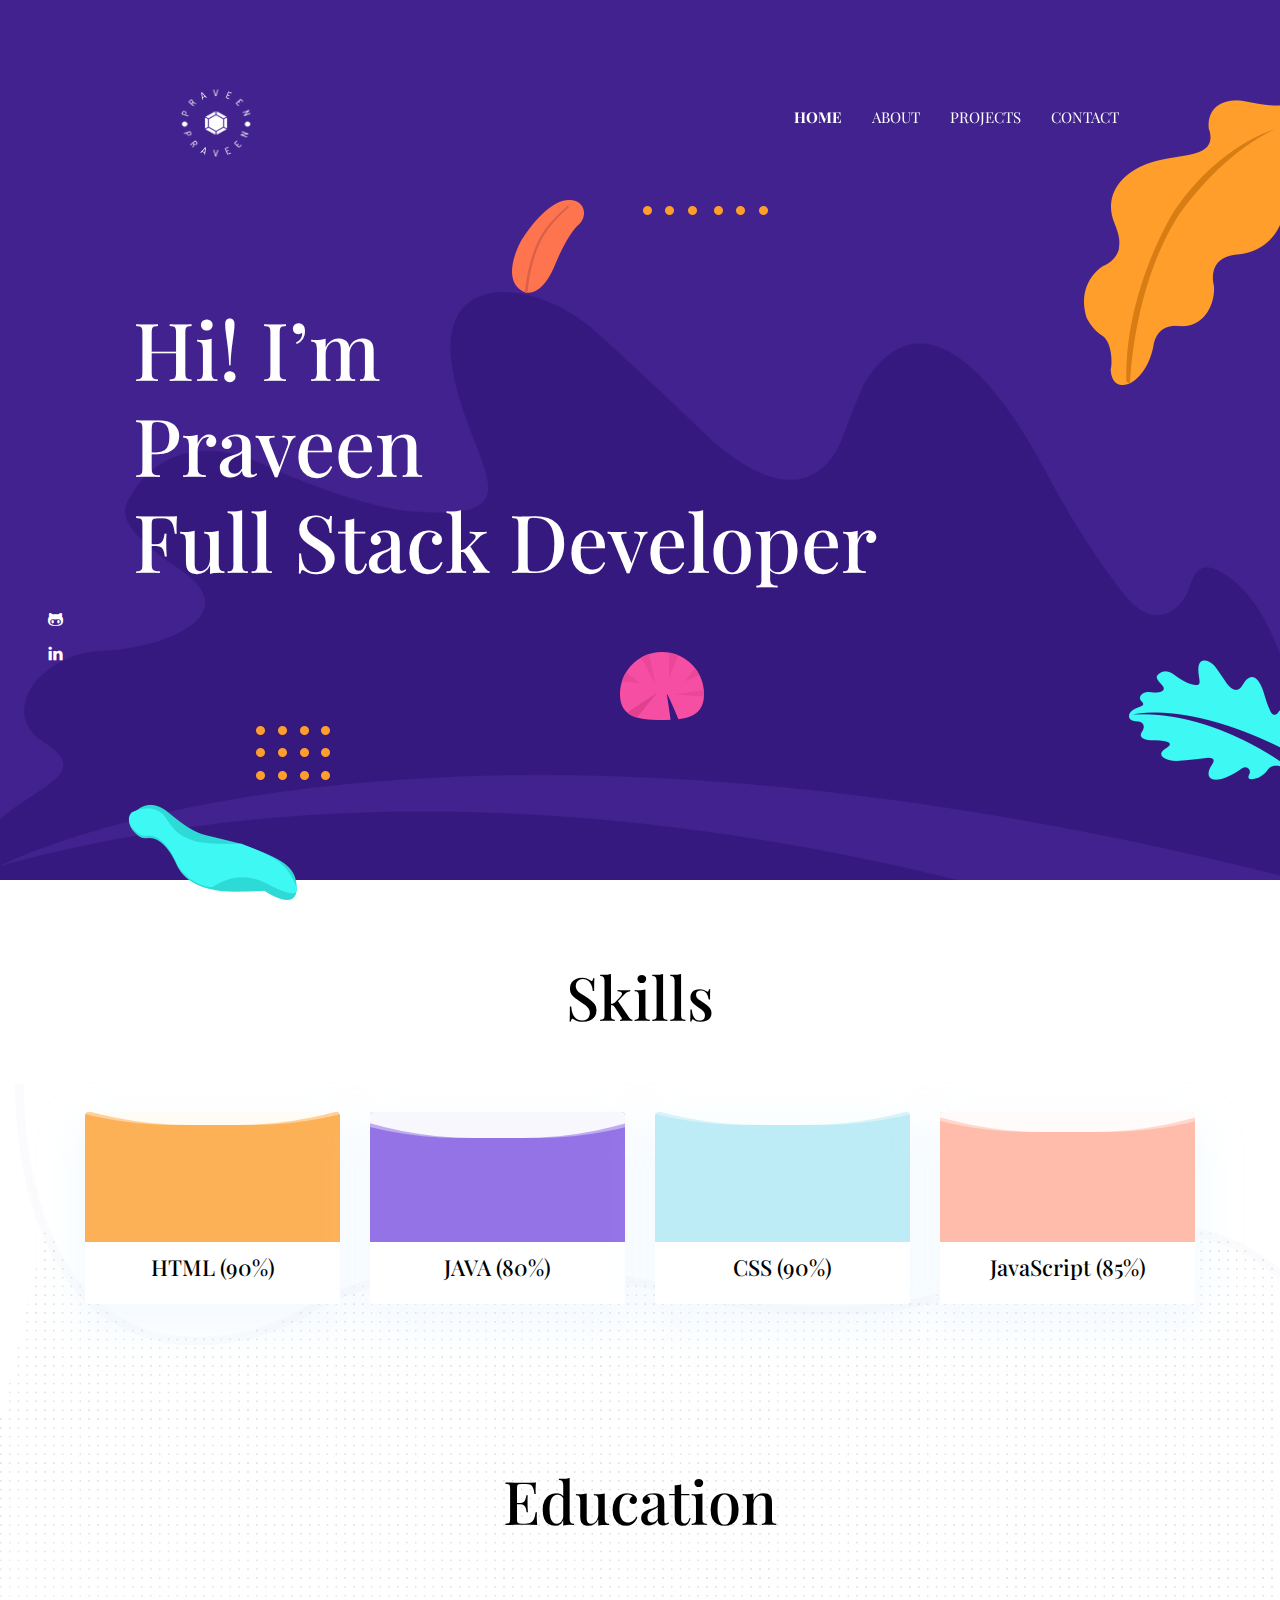
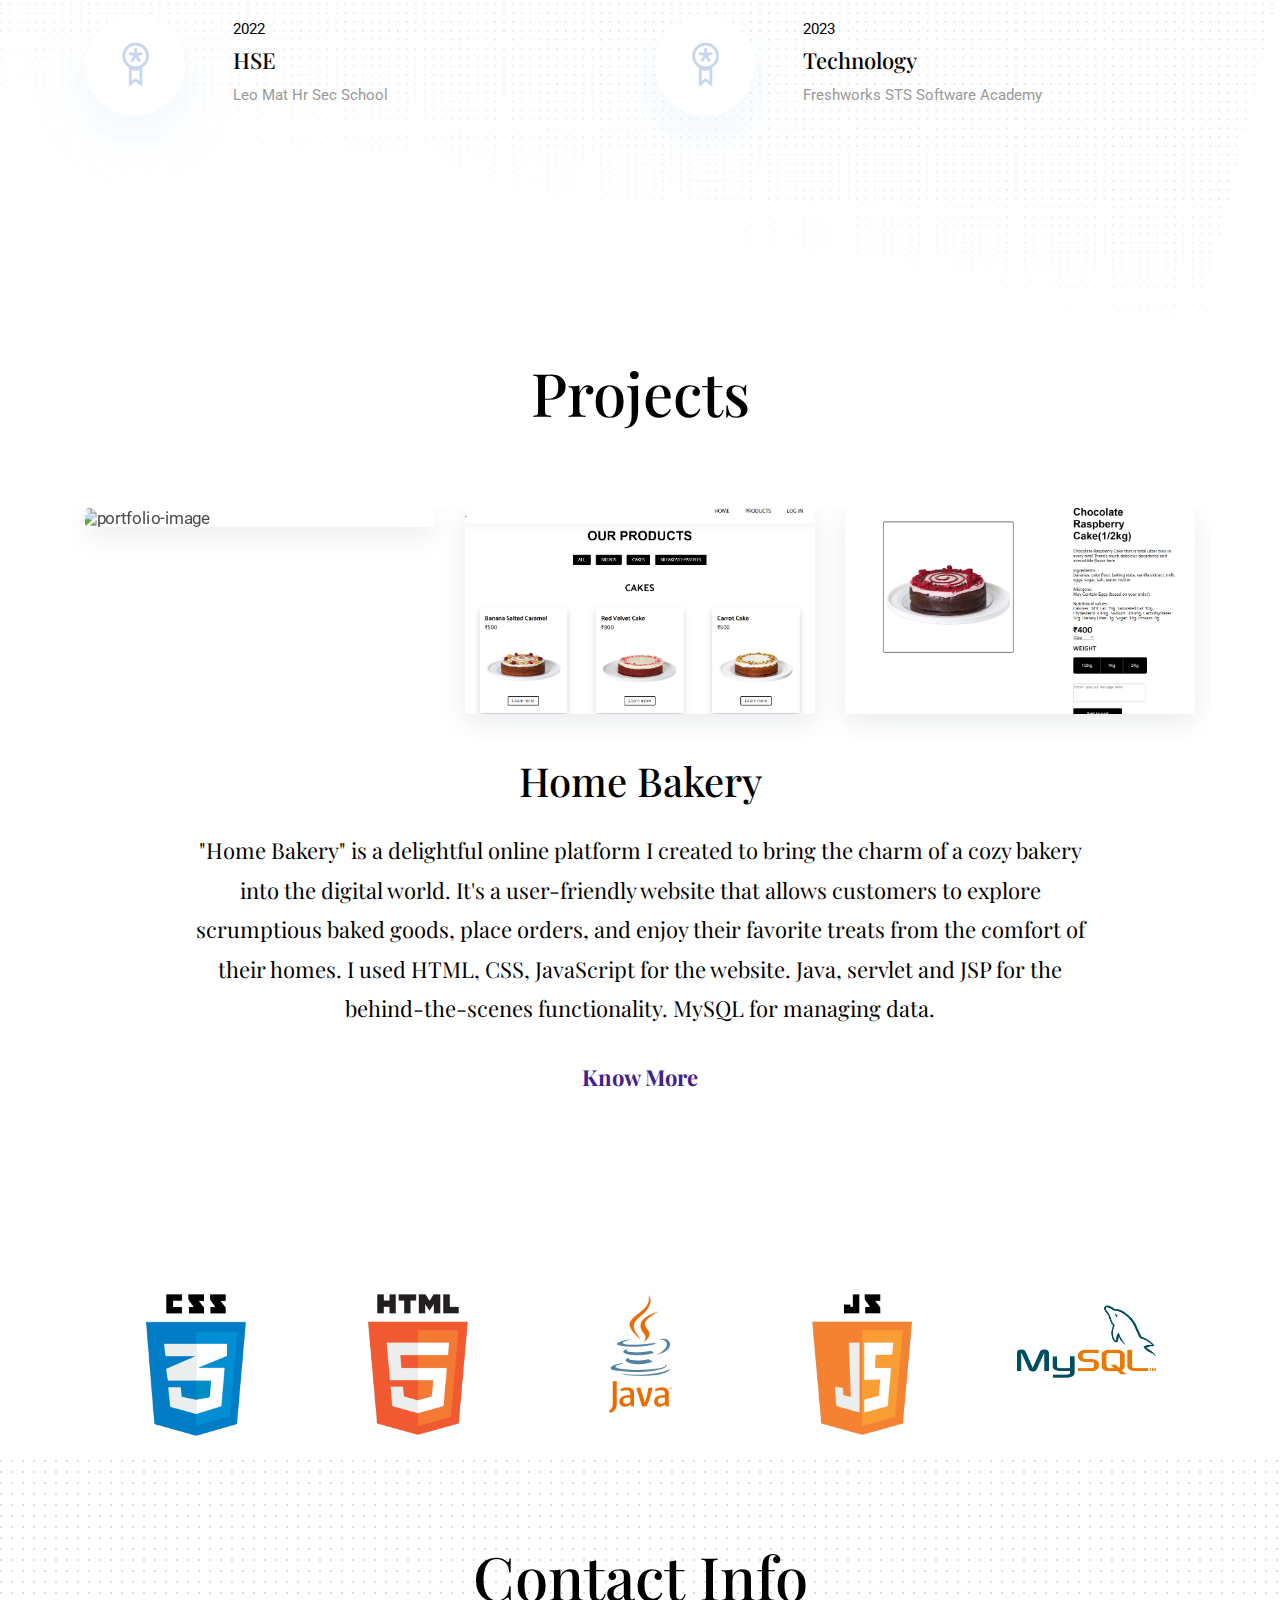
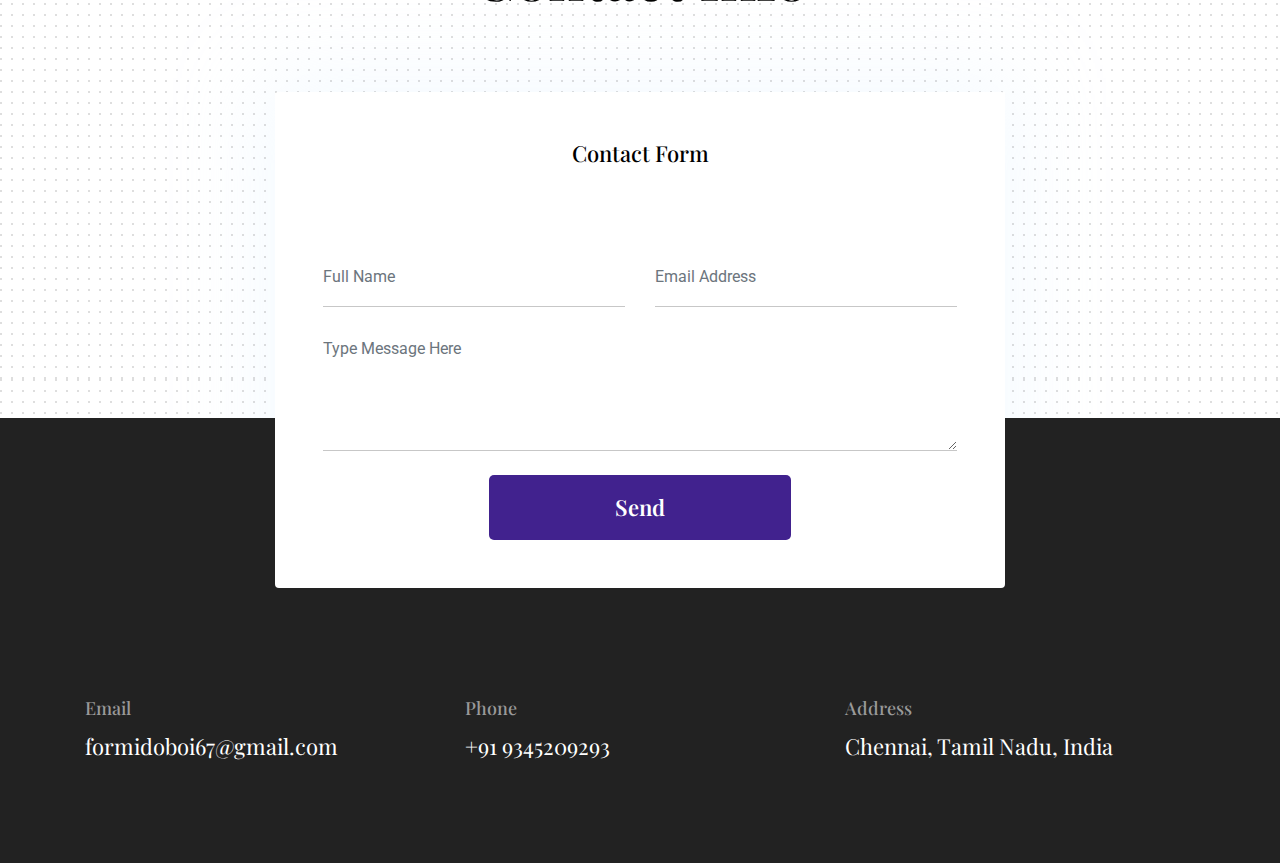
==== index.html @ e9296071 "first commit" ====
<!DOCTYPE html>

<!--
 // WEBSITE: https://themefisher.com
 // TWITTER: https://twitter.com/themefisher
 // FACEBOOK: https://www.facebook.com/themefisher
 // GITHUB: https://github.com/themefisher/
-->

<html lang="en">

<head>

  <!-- Basic Page Needs
  ================================================== -->
  <meta charset="utf-8">
  <title>Praveen Kumar</title>

  <!-- Mobile Specific Metas
  ================================================== -->
  <meta http-equiv="X-UA-Compatible" content="IE=edge">
  <meta name="description" content="Creative Portfolio Template">
  <meta name="viewport" content="width=device-width, initial-scale=1.0, maximum-scale=5.0">
  <meta name="author" content="Themefisher">
  <meta name="generator" content="Themefisher Kross Template v1.0">

  <!-- theme meta -->
  <meta name="theme-name" content="kross" />

  <!-- Favicon -->
  <link rel="shortcut icon" type="image/x-icon" href="images/favicon.png" />

  <!-- ** Plugins Needed for the Project ** -->
  <!-- Bootstrap -->
  <link rel="stylesheet" href="plugins/bootstrap/bootstrap.min.css">
  <!-- slick slider -->
  <link rel="stylesheet" href="plugins/slick/slick.css">
  <!-- themefy-icon -->
  <link rel="stylesheet" href="plugins/themify-icons/themify-icons.css">

  <!-- Main Stylesheet -->
  <link href="css/style.css" rel="stylesheet">

  <!-- font -->
  <link rel="preconnect" href="https://fonts.googleapis.com">
  <link rel="preconnect" href="https://fonts.gstatic.com" crossorigin>
  <link
    href="https://fonts.googleapis.com/css2?family=Dosis:wght@200;300;400;500;600;700;800&family=Poppins:ital,wght@0,100;0,200;0,300;0,400;0,500;0,600;0,700;0,800;0,900;1,100;1,200;1,300;1,400;1,500;1,600;1,700;1,800;1,900&display=swap"
    rel="stylesheet">

</head>

<body>


  <header class="navigation fixed-top">
    <nav class="navbar navbar-expand-lg navbar-dark">
      <a class="navbar-brand font-tertiary h3" href="index.html"><img src="images/logo.png" alt="Myself" width="140" height="100"></a>
      <button class="navbar-toggler" type="button" data-toggle="collapse" data-target="#navigation"
        aria-controls="navigation" aria-expanded="false" aria-label="Toggle navigation">
        <span class="navbar-toggler-icon"></span>
      </button>

      <div class="collapse navbar-collapse text-center" id="navigation">
        <ul class="navbar-nav ml-auto">
          <li class="nav-item active">
            <a class="nav-link" href="index.html">Home</a>
          </li>
          <li class="nav-item">
            <a class="nav-link" href="about.html">about</a>
          </li>
          <li class="nav-item">
            <a class="nav-link" href="#projects">Projects</a>
          </li>
          <li class="nav-item">
            <a class="nav-link" href="#contact">Contact</a>
          </li>
        </ul>
      </div>
    </nav>
  </header>

  <!-- hero area -->
  <section class="hero-area bg-primary" id="parallax">
    <div class="container">
      <div class="row">
        <div class="col-lg-11 mx-auto">
          <h1 class="text-white font-tertiary">Hi! I’m <br> Praveen <br> Full Stack Developer</h1>
        </div>
      </div>
    </div>
    <div class="layer-bg w-100">
      <img class="img-fluid w-100" src="images/illustrations/leaf-bg.png" alt="bg-shape">
    </div>
    <div class="layer" id="l2">
      <img src="images/illustrations/dots-cyan.png" alt="bg-shape">
    </div>
    <div class="layer" id="l3">
      <img src="images/illustrations/leaf-orange.png" alt="bg-shape">
    </div>
    <div class="layer" id="l4">
      <img src="images/illustrations/dots-orange.png" alt="bg-shape">
    </div>
    <div class="layer" id="l5">
      <img src="images/illustrations/leaf-yellow.png" alt="bg-shape">
    </div>
    <div class="layer" id="l6">
      <img src="images/illustrations/leaf-cyan.png" alt="bg-shape">
    </div>
    <div class="layer" id="l7">
      <img src="images/illustrations/dots-group-orange.png" alt="bg-shape">
    </div>
    <div class="layer" id="l8">
      <img src="images/illustrations/leaf-pink-round.png" alt="bg-shape">
    </div>
    <div class="layer" id="l9">
      <img src="images/illustrations/leaf-cyan-2.png" alt="bg-shape">
    </div>
    <!-- social icon -->
    <ul class="list-unstyled ml-5 mt-3 position-relative zindex-1">
      <li class="mb-3"><a class="text-white" href="https://www.linkedin.com/in/praveen-kumar-a6274b24a/"><i class="ti-github"></i></a></li>
      <li class="mb-3"><a class="text-white" href="https://github.com/PKS-formido"><i class="ti-linkedin"></i></a></li>
    </ul>
    <!-- /social icon -->
  </section>
  <!-- /hero area -->

  <!-- skills -->
  <section class="section">
    <div class="container">
      <div class="row">
        <div class="col-lg-12 text-center">
          <h2 class="section-title">Skills</h2>
        </div>
        <div class="col-lg-3 col-sm-6 mb-4 mb-lg-0">
          <div class="card shadow text-center">
            <div class="position-relative rounded-top progress-wrapper" data-color="#fdb157">
              <div class="wave" data-progress="90%"></div>
            </div>
            <div class="card-footer bg-white">
              <h4 class="card-title">HTML (90%)</h4>
            </div>
          </div>
        </div>
        <div class="col-lg-3 col-sm-6 mb-4 mb-lg-0">
          <div class="card shadow text-center">
            <div class="position-relative rounded-top progress-wrapper" data-color="#9473e6">
              <div class="wave" data-progress="80%"></div>
            </div>
            <div class="card-footer bg-white">
              <h4 class="card-title">JAVA (80%)</h4>
            </div>
          </div>
        </div>
        <div class="col-lg-3 col-sm-6 mb-4 mb-lg-0">
          <div class="card shadow text-center">
            <div class="position-relative rounded-top progress-wrapper" data-color="#bdecf6">
              <div class="wave" data-progress="90%"></div>
            </div>
            <div class="card-footer bg-white">
              <h4 class="card-title">CSS (90%)</h4>
            </div>
          </div>
        </div>
        <div class="col-lg-3 col-sm-6 mb-4 mb-lg-0">
          <div class="card shadow text-center">
            <div class="position-relative rounded-top progress-wrapper" data-color="#ffbcaa">
              <div class="wave" data-progress="85%"></div>
            </div>
            <div class="card-footer bg-white">
              <h4 class="card-title">JavaScript (85%)</h4>
            </div>
          </div>
        </div>
      </div>
    </div>
  </section>
  <!-- /skills -->

  <!-- education -->
  <section class="section position-relative">
    <div class="container">
      <div class="row">
        <div class="col-lg-12 text-center">
          <h2 class="section-title">Education</h2>
        </div>
        <div class="col-lg-6 col-md-6 mb-80">
          <div class="d-flex">
            <div class="mr-lg-5 mr-3">
              <i class="ti-medall icon icon-light icon-bg bg-white shadow rounded-circle d-block"></i>
            </div>
            <div>
              <p class="text-dark mb-1">2022</p>
              <h4>HSE</h4>
              <p class="mb-0 text-light">Leo Mat Hr Sec School</p>
            </div>
          </div>
        </div>
        <div class="col-lg-6 col-md-6 mb-80">
          <div class="d-flex">
            <div class="mr-lg-5 mr-3">
              <i class="ti-medall icon icon-light icon-bg bg-white shadow rounded-circle d-block"></i>
            </div>
            <div>
              <p class="text-dark mb-1">2023</p>
              <h4>Technology</h4>
              <p class="mb-0 text-light">Freshworks STS  Software Academy</p>
            </div>
          </div>
        </div>
    </div>
    <!-- bg image -->
    <img class="img-fluid edu-bg-image w-100" src="images/backgrounds/education-bg.png" alt="bg-image">
  </section>
  <!-- /education -->

  <!-- portfolio -->
  <section class="section" id="projects">
    <div class="container">
      <div class="row">
        <div class="col-12 text-center">
          <h2 class="section-title">Projects</h2>
        </div>
      </div>
      <div class="row shuffle-wrapper">
        <div class="col-lg-4 col-6 mb-4 shuffle-item" class="project-img">
          <div class="position-relative rounded hover-wrapper">
            <img src="images/portfolio/fold-1.png" alt="portfolio-image" class="img-fluid rounded w-100">
          </div>
        </div>
        <div class="col-lg-4 col-6 mb-4 shuffle-item" class="project-img">
          <div class="position-relative rounded hover-wrapper">
            <img src="images/portfolio/fold-2.png" alt="portfolio-image" class="img-fluid rounded w-100">
          </div>
        </div>
        <div class="col-lg-4 col-6 mb-4 shuffle-item" class="project-img">
          <div class="position-relative rounded hover-wrapper">
            <img src="images/portfolio/fold-3.png" alt="portfolio-image" class="img-fluid rounded w-100">
          </div>
        </div>
      </div>
    </div>
    <div>
        
    </div>

    <!-- about -->
    <div class="container">
      <div class="row">
        <div class="col-lg-10 mx-auto text-center">
          <h3>Home Bakery</h3><br>
          <p class="font-secondary paragraph-lg text-dark">"Home Bakery" is a delightful online platform I created to bring the charm of a cozy bakery into the digital world. 
            It's a user-friendly website that allows customers to explore scrumptious baked goods, place orders, and enjoy their favorite treats from the comfort of their homes.
          I used HTML, CSS, JavaScript for the website. Java, servlet and JSP for the behind-the-scenes functionality. MySQL for managing data.</p>
          <a href="https://deploy-preview-1--home-bakery-pks.netlify.app/" class="btn btn-transparent">know more</a>
        </div>
      </div>
    </div>
  </section>
  <!-- /about -->

  <!-- client logo slider -->
  <section class="section pb-0">
    <div class="container">
      <div class="client-logo-slider d-flex align-items-center">
        <a href="contact.html" class="text-center d-block outline-0 p-4"><img class="d-unset img-fluid"
            src="images/clients-logo/css-logo.png" width="100px" alt="client-logo"></a>
        <a href="contact.html" class="text-center d-block outline-0 p-4"><img class="d-unset img-fluid"
            src="images/clients-logo/html-logo.png" width="100px" alt="client-logo"></a>
        <a href="contact.html" class="text-center d-block outline-0 p-4"><img class="d-unset img-fluid"
            src="images/clients-logo/java-logo.png" width="120px" alt="client-logo"></a>
        <a href="contact.html" class="text-center d-block outline-0 p-4"><img class="d-unset img-fluid"
            src="images/clients-logo/js-logo.png" width="100px" alt="client-logo"></a>
        <a href="contact.html" class="text-center d-block outline-0 p-4"><img class="d-unset img-fluid"
            src="images/clients-logo/sql-logo.png" alt="client-logo"></a>
        <a href="contact.html" class="text-center d-block outline-0 p-4"><img class="d-unset img-fluid"
            src="images/clients-logo/css-logo.png" width="100px" alt="client-logo"></a>
        <a href="contact.html" class="text-center d-block outline-0 p-4"><img class="d-unset img-fluid"
            src="images/clients-logo/html-logo.png" width="100px" alt="client-logo"></a>
        <a href="contact.html" class="text-center d-block outline-0 p-4"><img class="d-unset img-fluid"
            src="images/clients-logo/java-logo.png" width="120px" alt="client-logo"></a>
        <a href="contact.html" class="text-center d-block outline-0 p-4"><img class="d-unset img-fluid"
            src="images/clients-logo/js-logo.png" width="100px" alt="client-logo"></a>
        <a href="contact.html" class="text-center d-block outline-0 p-4"><img class="d-unset img-fluid"
            src="images/clients-logo/sql-logo.png" alt="client-logo"></a>
      </div>
    </div>
  </section>
  <!-- /client logo slider -->

  <!-- contact -->
  <section class="section section-on-footer" data-background="images/backgrounds/bg-dots.png" id="contact">
    <div class="container">
      <div class="row">
        <div class="col-12 text-center">
          <h2 class="section-title">Contact Info</h2>
        </div>
        <div class="col-lg-8 mx-auto">
          <div class="bg-white rounded text-center p-5 shadow-down">
            <h4 class="mb-80">Contact Form</h4>
            <form action="#" class="row">
              <div class="col-md-6">
                <input type="text" id="name" name="name" placeholder="Full Name" class="form-control px-0 mb-4"
                  required>
              </div>
              <div class="col-md-6">
                <input type="email" id="email" name="email" placeholder="Email Address" class="form-control px-0 mb-4"
                  required>
              </div>
              <div class="col-12">
                <textarea name="message" id="message" class="form-control px-0 mb-4" placeholder="Type Message Here"
                  required></textarea>
              </div>
              <div class="col-lg-6 col-10 mx-auto">
                <button class="btn btn-primary w-100">send</button>
              </div>
            </form>
          </div>
        </div>
      </div>
    </div>
  </section>
  <!-- /contact -->

  <!-- footer -->
  <footer class="bg-dark footer-section">
    <div class="section">
      <div class="container">
        <div class="row">
          <div class="col-md-4">
            <h5 class="text-light">Email</h5>
            <p class="text-white paragraph-lg font-secondary">formidoboi67@gmail.com</p>
          </div>
          <div class="col-md-4">
            <h5 class="text-light">Phone</h5>
            <p class="text-white paragraph-lg font-secondary">+91 9345209293</p>
          </div>
          <div class="col-md-4">
            <h5 class="text-light">Address</h5>
            <p class="text-white paragraph-lg font-secondary">Chennai, Tamil Nadu, India</p>
          </div>
        </div>
      </div>
    </div>
  </footer>
  <!-- /footer -->

  <!-- jQuery -->
  <script src="plugins/jQuery/jquery.min.js"></script>
  <!-- Bootstrap JS -->
  <script src="plugins/bootstrap/bootstrap.min.js"></script>
  <!-- slick slider -->
  <script src="plugins/slick/slick.min.js"></script>
  <!-- filter -->
  <script src="plugins/shuffle/shuffle.min.js"></script>

  <!-- Main Script -->
  <script src="js/script.js"></script>

</body>

</html>
---- plugins/themify-icons/themify-icons.css ----
@font-face{font-family:themify;src:url(fonts/themify.eot?-fvbane);src:url(fonts/themify.eot?#iefix-fvbane) format('embedded-opentype'),url(fonts/themify.woff?-fvbane) format('woff'),url(fonts/themify.ttf?-fvbane) format('truetype'),url(fonts/themify.svg?-fvbane#themify) format('svg');font-weight:400;font-style:normal}[class*=" ti-"],[class^=ti-]{font-family:themify;speak:none;font-style:normal;font-weight:400;font-variant:normal;text-transform:none;line-height:1;-webkit-font-smoothing:antialiased;-moz-osx-font-smoothing:grayscale}.ti-wand:before{content:"\e600"}.ti-volume:before{content:"\e601"}.ti-user:before{content:"\e602"}.ti-unlock:before{content:"\e603"}.ti-unlink:before{content:"\e604"}.ti-trash:before{content:"\e605"}.ti-thought:before{content:"\e606"}.ti-target:before{content:"\e607"}.ti-tag:before{content:"\e608"}.ti-tablet:before{content:"\e609"}.ti-star:before{content:"\e60a"}.ti-spray:before{content:"\e60b"}.ti-signal:before{content:"\e60c"}.ti-shopping-cart:before{content:"\e60d"}.ti-shopping-cart-full:before{content:"\e60e"}.ti-settings:before{content:"\e60f"}.ti-search:before{content:"\e610"}.ti-zoom-in:before{content:"\e611"}.ti-zoom-out:before{content:"\e612"}.ti-cut:before{content:"\e613"}.ti-ruler:before{content:"\e614"}.ti-ruler-pencil:before{content:"\e615"}.ti-ruler-alt:before{content:"\e616"}.ti-bookmark:before{content:"\e617"}.ti-bookmark-alt:before{content:"\e618"}.ti-reload:before{content:"\e619"}.ti-plus:before{content:"\e61a"}.ti-pin:before{content:"\e61b"}.ti-pencil:before{content:"\e61c"}.ti-pencil-alt:before{content:"\e61d"}.ti-paint-roller:before{content:"\e61e"}.ti-paint-bucket:before{content:"\e61f"}.ti-na:before{content:"\e620"}.ti-mobile:before{content:"\e621"}.ti-minus:before{content:"\e622"}.ti-medall:before{content:"\e623"}.ti-medall-alt:before{content:"\e624"}.ti-marker:before{content:"\e625"}.ti-marker-alt:before{content:"\e626"}.ti-arrow-up:before{content:"\e627"}.ti-arrow-right:before{content:"\e628"}.ti-arrow-left:before{content:"\e629"}.ti-arrow-down:before{content:"\e62a"}.ti-lock:before{content:"\e62b"}.ti-location-arrow:before{content:"\e62c"}.ti-link:before{content:"\e62d"}.ti-layout:before{content:"\e62e"}.ti-layers:before{content:"\e62f"}.ti-layers-alt:before{content:"\e630"}.ti-key:before{content:"\e631"}.ti-import:before{content:"\e632"}.ti-image:before{content:"\e633"}.ti-heart:before{content:"\e634"}.ti-heart-broken:before{content:"\e635"}.ti-hand-stop:before{content:"\e636"}.ti-hand-open:before{content:"\e637"}.ti-hand-drag:before{content:"\e638"}.ti-folder:before{content:"\e639"}.ti-flag:before{content:"\e63a"}.ti-flag-alt:before{content:"\e63b"}.ti-flag-alt-2:before{content:"\e63c"}.ti-eye:before{content:"\e63d"}.ti-export:before{content:"\e63e"}.ti-exchange-vertical:before{content:"\e63f"}.ti-desktop:before{content:"\e640"}.ti-cup:before{content:"\e641"}.ti-crown:before{content:"\e642"}.ti-comments:before{content:"\e643"}.ti-comment:before{content:"\e644"}.ti-comment-alt:before{content:"\e645"}.ti-close:before{content:"\e646"}.ti-clip:before{content:"\e647"}.ti-angle-up:before{content:"\e648"}.ti-angle-right:before{content:"\e649"}.ti-angle-left:before{content:"\e64a"}.ti-angle-down:before{content:"\e64b"}.ti-check:before{content:"\e64c"}.ti-check-box:before{content:"\e64d"}.ti-camera:before{content:"\e64e"}.ti-announcement:before{content:"\e64f"}.ti-brush:before{content:"\e650"}.ti-briefcase:before{content:"\e651"}.ti-bolt:before{content:"\e652"}.ti-bolt-alt:before{content:"\e653"}.ti-blackboard:before{content:"\e654"}.ti-bag:before{content:"\e655"}.ti-move:before{content:"\e656"}.ti-arrows-vertical:before{content:"\e657"}.ti-arrows-horizontal:before{content:"\e658"}.ti-fullscreen:before{content:"\e659"}.ti-arrow-top-right:before{content:"\e65a"}.ti-arrow-top-left:before{content:"\e65b"}.ti-arrow-circle-up:before{content:"\e65c"}.ti-arrow-circle-right:before{content:"\e65d"}.ti-arrow-circle-left:before{content:"\e65e"}.ti-arrow-circle-down:before{content:"\e65f"}.ti-angle-double-up:before{content:"\e660"}.ti-angle-double-right:before{content:"\e661"}.ti-angle-double-left:before{content:"\e662"}.ti-angle-double-down:before{content:"\e663"}.ti-zip:before{content:"\e664"}.ti-world:before{content:"\e665"}.ti-wheelchair:before{content:"\e666"}.ti-view-list:before{content:"\e667"}.ti-view-list-alt:before{content:"\e668"}.ti-view-grid:before{content:"\e669"}.ti-uppercase:before{content:"\e66a"}.ti-upload:before{content:"\e66b"}.ti-underline:before{content:"\e66c"}.ti-truck:before{content:"\e66d"}.ti-timer:before{content:"\e66e"}.ti-ticket:before{content:"\e66f"}.ti-thumb-up:before{content:"\e670"}.ti-thumb-down:before{content:"\e671"}.ti-text:before{content:"\e672"}.ti-stats-up:before{content:"\e673"}.ti-stats-down:before{content:"\e674"}.ti-split-v:before{content:"\e675"}.ti-split-h:before{content:"\e676"}.ti-smallcap:before{content:"\e677"}.ti-shine:before{content:"\e678"}.ti-shift-right:before{content:"\e679"}.ti-shift-left:before{content:"\e67a"}.ti-shield:before{content:"\e67b"}.ti-notepad:before{content:"\e67c"}.ti-server:before{content:"\e67d"}.ti-quote-right:before{content:"\e67e"}.ti-quote-left:before{content:"\e67f"}.ti-pulse:before{content:"\e680"}.ti-printer:before{content:"\e681"}.ti-power-off:before{content:"\e682"}.ti-plug:before{content:"\e683"}.ti-pie-chart:before{content:"\e684"}.ti-paragraph:before{content:"\e685"}.ti-panel:before{content:"\e686"}.ti-package:before{content:"\e687"}.ti-music:before{content:"\e688"}.ti-music-alt:before{content:"\e689"}.ti-mouse:before{content:"\e68a"}.ti-mouse-alt:before{content:"\e68b"}.ti-money:before{content:"\e68c"}.ti-microphone:before{content:"\e68d"}.ti-menu:before{content:"\e68e"}.ti-menu-alt:before{content:"\e68f"}.ti-map:before{content:"\e690"}.ti-map-alt:before{content:"\e691"}.ti-loop:before{content:"\e692"}.ti-location-pin:before{content:"\e693"}.ti-list:before{content:"\e694"}.ti-light-bulb:before{content:"\e695"}.ti-Italic:before{content:"\e696"}.ti-info:before{content:"\e697"}.ti-infinite:before{content:"\e698"}.ti-id-badge:before{content:"\e699"}.ti-hummer:before{content:"\e69a"}.ti-home:before{content:"\e69b"}.ti-help:before{content:"\e69c"}.ti-headphone:before{content:"\e69d"}.ti-harddrives:before{content:"\e69e"}.ti-harddrive:before{content:"\e69f"}.ti-gift:before{content:"\e6a0"}.ti-game:before{content:"\e6a1"}.ti-filter:before{content:"\e6a2"}.ti-files:before{content:"\e6a3"}.ti-file:before{content:"\e6a4"}.ti-eraser:before{content:"\e6a5"}.ti-envelope:before{content:"\e6a6"}.ti-download:before{content:"\e6a7"}.ti-direction:before{content:"\e6a8"}.ti-direction-alt:before{content:"\e6a9"}.ti-dashboard:before{content:"\e6aa"}.ti-control-stop:before{content:"\e6ab"}.ti-control-shuffle:before{content:"\e6ac"}.ti-control-play:before{content:"\e6ad"}.ti-control-pause:before{content:"\e6ae"}.ti-control-forward:before{content:"\e6af"}.ti-control-backward:before{content:"\e6b0"}.ti-cloud:before{content:"\e6b1"}.ti-cloud-up:before{content:"\e6b2"}.ti-cloud-down:before{content:"\e6b3"}.ti-clipboard:before{content:"\e6b4"}.ti-car:before{content:"\e6b5"}.ti-calendar:before{content:"\e6b6"}.ti-book:before{content:"\e6b7"}.ti-bell:before{content:"\e6b8"}.ti-basketball:before{content:"\e6b9"}.ti-bar-chart:before{content:"\e6ba"}.ti-bar-chart-alt:before{content:"\e6bb"}.ti-back-right:before{content:"\e6bc"}.ti-back-left:before{content:"\e6bd"}.ti-arrows-corner:before{content:"\e6be"}.ti-archive:before{content:"\e6bf"}.ti-anchor:before{content:"\e6c0"}.ti-align-right:before{content:"\e6c1"}.ti-align-left:before{content:"\e6c2"}.ti-align-justify:before{content:"\e6c3"}.ti-align-center:before{content:"\e6c4"}.ti-alert:before{content:"\e6c5"}.ti-alarm-clock:before{content:"\e6c6"}.ti-agenda:before{content:"\e6c7"}.ti-write:before{content:"\e6c8"}.ti-window:before{content:"\e6c9"}.ti-widgetized:before{content:"\e6ca"}.ti-widget:before{content:"\e6cb"}.ti-widget-alt:before{content:"\e6cc"}.ti-wallet:before{content:"\e6cd"}.ti-video-clapper:before{content:"\e6ce"}.ti-video-camera:before{content:"\e6cf"}.ti-vector:before{content:"\e6d0"}.ti-themify-logo:before{content:"\e6d1"}.ti-themify-favicon:before{content:"\e6d2"}.ti-themify-favicon-alt:before{content:"\e6d3"}.ti-support:before{content:"\e6d4"}.ti-stamp:before{content:"\e6d5"}.ti-split-v-alt:before{content:"\e6d6"}.ti-slice:before{content:"\e6d7"}.ti-shortcode:before{content:"\e6d8"}.ti-shift-right-alt:before{content:"\e6d9"}.ti-shift-left-alt:before{content:"\e6da"}.ti-ruler-alt-2:before{content:"\e6db"}.ti-receipt:before{content:"\e6dc"}.ti-pin2:before{content:"\e6dd"}.ti-pin-alt:before{content:"\e6de"}.ti-pencil-alt2:before{content:"\e6df"}.ti-palette:before{content:"\e6e0"}.ti-more:before{content:"\e6e1"}.ti-more-alt:before{content:"\e6e2"}.ti-microphone-alt:before{content:"\e6e3"}.ti-magnet:before{content:"\e6e4"}.ti-line-double:before{content:"\e6e5"}.ti-line-dotted:before{content:"\e6e6"}.ti-line-dashed:before{content:"\e6e7"}.ti-layout-width-full:before{content:"\e6e8"}.ti-layout-width-default:before{content:"\e6e9"}.ti-layout-width-default-alt:before{content:"\e6ea"}.ti-layout-tab:before{content:"\e6eb"}.ti-layout-tab-window:before{content:"\e6ec"}.ti-layout-tab-v:before{content:"\e6ed"}.ti-layout-tab-min:before{content:"\e6ee"}.ti-layout-slider:before{content:"\e6ef"}.ti-layout-slider-alt:before{content:"\e6f0"}.ti-layout-sidebar-right:before{content:"\e6f1"}.ti-layout-sidebar-none:before{content:"\e6f2"}.ti-layout-sidebar-left:before{content:"\e6f3"}.ti-layout-placeholder:before{content:"\e6f4"}.ti-layout-menu:before{content:"\e6f5"}.ti-layout-menu-v:before{content:"\e6f6"}.ti-layout-menu-separated:before{content:"\e6f7"}.ti-layout-menu-full:before{content:"\e6f8"}.ti-layout-media-right-alt:before{content:"\e6f9"}.ti-layout-media-right:before{content:"\e6fa"}.ti-layout-media-overlay:before{content:"\e6fb"}.ti-layout-media-overlay-alt:before{content:"\e6fc"}.ti-layout-media-overlay-alt-2:before{content:"\e6fd"}.ti-layout-media-left-alt:before{content:"\e6fe"}.ti-layout-media-left:before{content:"\e6ff"}.ti-layout-media-center-alt:before{content:"\e700"}.ti-layout-media-center:before{content:"\e701"}.ti-layout-list-thumb:before{content:"\e702"}.ti-layout-list-thumb-alt:before{content:"\e703"}.ti-layout-list-post:before{content:"\e704"}.ti-layout-list-large-image:before{content:"\e705"}.ti-layout-line-solid:before{content:"\e706"}.ti-layout-grid4:before{content:"\e707"}.ti-layout-grid3:before{content:"\e708"}.ti-layout-grid2:before{content:"\e709"}.ti-layout-grid2-thumb:before{content:"\e70a"}.ti-layout-cta-right:before{content:"\e70b"}.ti-layout-cta-left:before{content:"\e70c"}.ti-layout-cta-center:before{content:"\e70d"}.ti-layout-cta-btn-right:before{content:"\e70e"}.ti-layout-cta-btn-left:before{content:"\e70f"}.ti-layout-column4:before{content:"\e710"}.ti-layout-column3:before{content:"\e711"}.ti-layout-column2:before{content:"\e712"}.ti-layout-accordion-separated:before{content:"\e713"}.ti-layout-accordion-merged:before{content:"\e714"}.ti-layout-accordion-list:before{content:"\e715"}.ti-ink-pen:before{content:"\e716"}.ti-info-alt:before{content:"\e717"}.ti-help-alt:before{content:"\e718"}.ti-headphone-alt:before{content:"\e719"}.ti-hand-point-up:before{content:"\e71a"}.ti-hand-point-right:before{content:"\e71b"}.ti-hand-point-left:before{content:"\e71c"}.ti-hand-point-down:before{content:"\e71d"}.ti-gallery:before{content:"\e71e"}.ti-face-smile:before{content:"\e71f"}.ti-face-sad:before{content:"\e720"}.ti-credit-card:before{content:"\e721"}.ti-control-skip-forward:before{content:"\e722"}.ti-control-skip-backward:before{content:"\e723"}.ti-control-record:before{content:"\e724"}.ti-control-eject:before{content:"\e725"}.ti-comments-smiley:before{content:"\e726"}.ti-brush-alt:before{content:"\e727"}.ti-youtube:before{content:"\e728"}.ti-vimeo:before{content:"\e729"}.ti-twitter:before{content:"\e72a"}.ti-time:before{content:"\e72b"}.ti-tumblr:before{content:"\e72c"}.ti-skype:before{content:"\e72d"}.ti-share:before{content:"\e72e"}.ti-share-alt:before{content:"\e72f"}.ti-rocket:before{content:"\e730"}.ti-pinterest:before{content:"\e731"}.ti-new-window:before{content:"\e732"}.ti-microsoft:before{content:"\e733"}.ti-list-ol:before{content:"\e734"}.ti-linkedin:before{content:"\e735"}.ti-layout-sidebar-2:before{content:"\e736"}.ti-layout-grid4-alt:before{content:"\e737"}.ti-layout-grid3-alt:before{content:"\e738"}.ti-layout-grid2-alt:before{content:"\e739"}.ti-layout-column4-alt:before{content:"\e73a"}.ti-layout-column3-alt:before{content:"\e73b"}.ti-layout-column2-alt:before{content:"\e73c"}.ti-instagram:before{content:"\e73d"}.ti-google:before{content:"\e73e"}.ti-github:before{content:"\e73f"}.ti-flickr:before{content:"\e740"}.ti-facebook:before{content:"\e741"}.ti-dropbox:before{content:"\e742"}.ti-dribbble:before{content:"\e743"}.ti-apple:before{content:"\e744"}.ti-android:before{content:"\e745"}.ti-save:before{content:"\e746"}.ti-save-alt:before{content:"\e747"}.ti-yahoo:before{content:"\e748"}.ti-wordpress:before{content:"\e749"}.ti-vimeo-alt:before{content:"\e74a"}.ti-twitter-alt:before{content:"\e74b"}.ti-tumblr-alt:before{content:"\e74c"}.ti-trello:before{content:"\e74d"}.ti-stack-overflow:before{content:"\e74e"}.ti-soundcloud:before{content:"\e74f"}.ti-sharethis:before{content:"\e750"}.ti-sharethis-alt:before{content:"\e751"}.ti-reddit:before{content:"\e752"}.ti-pinterest-alt:before{content:"\e753"}.ti-microsoft-alt:before{content:"\e754"}.ti-linux:before{content:"\e755"}.ti-jsfiddle:before{content:"\e756"}.ti-joomla:before{content:"\e757"}.ti-html5:before{content:"\e758"}.ti-flickr-alt:before{content:"\e759"}.ti-email:before{content:"\e75a"}.ti-drupal:before{content:"\e75b"}.ti-dropbox-alt:before{content:"\e75c"}.ti-css3:before{content:"\e75d"}.ti-rss:before{content:"\e75e"}.ti-rss-alt:before{content:"\e75f"}
---- css/style.css ----
/**
 * WEBSITE: https://themefisher.com
 * TWITTER: https://twitter.com/themefisher
 * FACEBOOK: https://www.facebook.com/themefisher
 * GITHUB: https://github.com/themefisher/
 */

/*  typography */
@import url("https://fonts.googleapis.com/css?family=Playfair+Display:700|Roboto:400");
body {
  line-height: 1.2;
  font-family: "Roboto", sans-serif;
  -webkit-font-smoothing: antialiased;
  font-size: 15px;
  color: #4c4c4c;
}

* {
  scroll-behavior: smooth;
}

p, .paragraph {
  font-weight: 400;
  color: #4c4c4c;
  font-size: 15px;
  line-height: 1.8;
  font-family: "Roboto", sans-serif;
}
p-lg, .paragraph-lg {
  font-size: 22px;
}

h1, h2, h3, h4, h5, h6 {
  color: #000;
  font-family: "Playfair Display", serif;
  line-height: 1.2;
}

h1, .h1 {
  font-size: 80px;
}
@media (max-width: 991px) {
  h1, .h1 {
    font-size: 65px;
  }
}

h2, .h2 {
  font-size: 60px;
}
@media (max-width: 991px) {
  h2, .h2 {
    font-size: 50px;
  }
}

h3, .h3 {
  font-size: 40px;
  margin-top: 2%;
}

h4, .h4 {
  font-size: 22px;
}

h5, .h5 {
  font-size: 18px;
}

h6, .h6 {
  font-size: 14px;
}

/* Button style */
.btn {
  font-size: 22px;
  font-family: "Playfair Display", serif;
  text-transform: capitalize;
  padding: 16px 44px;
  border-radius: 5px;
  font-weight: 600;
  border: 0;
  position: relative;
  z-index: 1;
  transition: 0.2s ease;
}
.btn:focus {
  outline: 0;
  box-shadow: none !important;
}
.btn:active {
  box-shadow: none;
}
.btn-sm {
  font-size: 15px;
  padding: 10px 30px;
}
.btn-xs {
  padding: 5px 10px;
  font-size: 15px;
}

.btn-primary {
  background: #41228e;
  color: #fff;
}
.btn-primary:active {
  background: #542cb7 !important;
}
.btn-primary:hover {
  background: #542cb7;
}
.btn-primary.focus, .btn-primary.active {
  background: #542cb7 !important;
  box-shadow: none !important;
}

.btn-transparent {
  background: transparent;
  color: #41228e;
  font-weight: bold;
}
.btn-transparent:active, .btn-transparent:hover {
  color: #41228e;
}

body {
  background-color: #fff;
  overflow-x: hidden;
}

::-moz-selection {
  background: #542cb7;
  color: #fff;
}

::selection {
  background: #542cb7;
  color: #fff;
}

/* preloader */
.preloader {
  position: fixed;
  top: 0;
  left: 0;
  right: 0;
  bottom: 0;
  background-color: #fff;
  z-index: 999;
  display: flex;
  align-items: center;
  justify-content: center;
}

ol,
ul {
  list-style-type: none;
  margin: 0px;
}

img {
  vertical-align: middle;
  border: 0;
}

a,
a:hover,
a:focus {
  text-decoration: none;
}

a,
button,
select {
  cursor: pointer;
  transition: 0.2s ease;
}
a:focus,
button:focus,
select:focus {
  outline: 0;
}

a.text-dark:hover {
  color: #41228e !important;
}

a:hover {
  color: #41228e;
}

.slick-slide {
  outline: 0;
}

.section {
  padding-top: 80px;
  padding-bottom: 80px;
}
.section-title {
  margin-bottom: 80px;
  font-family: "Playfair Display", serif;
}

.bg-cover {
  background-size: cover;
  background-position: center center;
  background-repeat: no-repeat;
}

/* overlay */
.overlay {
  position: relative;
}
.overlay::before {
  position: absolute;
  content: "";
  height: 100%;
  width: 100%;
  top: 0;
  left: 0;
  background: #000;
  opacity: 0.5;
}

.outline-0 {
  outline: 0 !important;
}

.d-unset {
  display: unset !important;
}

.bg-primary {
  background: #41228e !important;
}

.bg-gray {
  background: #eaeaea !important;
}

.text-primary {
  color: #41228e !important;
}

.text-color {
  color: #4c4c4c;
}

.text-dark {
  color: #000 !important;
}

.text-light {
  color: #999999 !important;
}

.mb-10 {
  margin-bottom: 10px !important;
}

.mb-20 {
  margin-bottom: 20px !important;
}

.mb-30 {
  margin-bottom: 30px !important;
}

.mb-40 {
  margin-bottom: 40px !important;
}

.mb-50 {
  margin-bottom: 50px !important;
}

.mb-60 {
  margin-bottom: 60px !important;
}

.mb-70 {
  margin-bottom: 70px !important;
}

.mb-80 {
  margin-bottom: 80px !important;
}

.mb-90 {
  margin-bottom: 90px !important;
}

.mb-100 {
  margin-bottom: 100px !important;
}

.zindex-1 {
  z-index: 1;
}

.rounded-lg {
  border-radius: 15px;
}

.overflow-hidden {
  overflow: hidden;
}

.font-secondary {
  font-family: "Playfair Display", serif !important;
}

.font-tertiary {
  font-family: "Playfair Display", serif !important;
}

.shadow {
  box-shadow: 0px 18px 39.1px 6.9px rgba(224, 241, 255, 0.34) !important;
}

.bg-dark {
  background-color: #222222 !important;
}

/* icon */
.icon {
  font-size: 45px;
}

.icon-bg {
  height: 100px;
  width: 100px;
  line-height: 100px;
  text-align: center;
}

.icon-light {
  color: #c8d5ef;
}

/* /icon */
/* slick slider */
.slick-dots {
  text-align: center;
  padding-left: 0;
}
.slick-dots li {
  display: inline-block;
  margin: 2px;
}
.slick-dots li.slick-active button {
  background: #fff;
  width: 25px;
}
.slick-dots li button {
  height: 6px;
  width: 12px;
  background: rgba(255, 255, 255, 0.5);
  color: transparent;
  border-radius: 10px;
  overflow: hidden;
  transition: 0.2s ease;
  border: 0;
}

/* /slick slider */
/* form */
.form-control {
  border: 0;
  border-radius: 0;
  border-bottom: 1px solid #c7c7c7;
  height: 60px;
}
.form-control:focus {
  border-color: #41228e;
  outline: 0;
  box-shadow: none !important;
}

textarea.form-control {
  height: 120px;
}

/* /form */
/* card */
.card {
  border: 0;
}
.card-header {
  border: 0;
}
.card-footer {
  border: 0;
}

/* /card */
.navigation {
  padding: 40px 130px;
  transition: 0.3s ease;
}
.navigation.nav-bg {
  background-color: #41228e;
  padding: 15px 100px;
}
@media (max-width: 991px) {
  .navigation.nav-bg {
    padding: 15px 20px;
  }
}
@media (max-width: 991px) {
  .navigation {
    padding: 20px;
    background: #41228e;
  }
}

.navbar .nav-item .nav-link {
  font-family: "Playfair Display", serif;
  text-transform: uppercase;
  padding: 15px;
}
.navbar .nav-item.active {
  font-weight: bold;
}

.navbar-dark .navbar-nav .nav-link {
  color: #fff;
}

.hero-area {
  padding: 300px 0 200px;
  position: relative;
}
@media (max-width: 767px) {
  .hero-area {
    padding: 250px 0 150px;
    overflow: hidden;
  }
}
.hero-area h1 {
  position: relative;
  z-index: 2;
}

.layer {
  position: absolute;
  z-index: 1;
}

#l1 {
  bottom: 0;
  left: 0;
}

#l2 {
  top: 190px;
  left: -250px;
}

#l3 {
  top: 200px;
  left: 40%;
}

#l4 {
  top: 200px;
  right: 40%;
}

#l5 {
  top: 100px;
  right: -150px;
}

#l6 {
  bottom: -20px;
  left: 10%;
}

#l7 {
  bottom: 100px;
  left: 20%;
}

#l8 {
  bottom: 160px;
  right: 45%;
}

#l9 {
  bottom: 100px;
  right: -10px;
}

.layer-bg {
  position: absolute;
  bottom: 0;
  left: 0;
}

/* skills */
.progress-wrapper {
  height: 130px;
  overflow: hidden;
}

.wave {
  position: absolute;
  width: 100%;
  height: 100%;
}
.wave::before, .wave::after {
  content: "";
  position: absolute;
  width: 800px;
  height: 800px;
  bottom: 0;
  left: 50%;
  background-color: rgba(255, 255, 255, 0.4);
  border-radius: 45%;
  transform: translateX(-50%) rotate(0);
  -webkit-animation: rotate 6s linear infinite;
          animation: rotate 6s linear infinite;
  z-index: 10;
}
.wave::after {
  border-radius: 47%;
  background-color: rgba(255, 255, 255, 0.9);
  transform: translateX(-50%) rotate(0);
  -webkit-animation: rotate 10s linear -5s infinite;
          animation: rotate 10s linear -5s infinite;
  z-index: 20;
}

@-webkit-keyframes rotate {
  50% {
    transform: translateX(-50%) rotate(180deg);
  }
  100% {
    transform: translateX(-50%) rotate(360deg);
  }
}

@keyframes rotate {
  50% {
    transform: translateX(-50%) rotate(180deg);
  }
  100% {
    transform: translateX(-50%) rotate(360deg);
  }
}
/* /skills */
/* education */
.edu-bg-image {
  position: absolute;
  left: 0;
  top: -300px;
  z-index: -1;
}

/* /education */
/* service */
.hover-bg-primary {
  transition: 0.3s ease;
}
.hover-bg-primary:hover {
  background: #41228e;
}
.hover-bg-primary:hover * {
  color: #fff;
}

.active-bg-primary {
  transition: 0.3s ease;
  background: #41228e;
}
.active-bg-primary * {
  color: #fff;
}

.hover-shadow {
  transition: 0.2s ease;
}
.hover-shadow:hover {
  box-shadow: 0px 18px 40px 8px rgba(224, 241, 255, 0.54) !important;
}

/* /service */
/* portfolio */
.hover-wrapper {
  overflow: hidden;
  box-shadow: rgba(149, 157, 165, 0.2) 0px 8px 24px;
}
.hover-wrapper img {
  transition: 0.3s ease;
  transform: scale(1.1);
}
.hover-wrapper:hover img {
  transform: scale(1);
}
.hover-wrapper:hover .hover-overlay {
  opacity: 1;
  visibility: visible;
}

.hover-overlay {
  position: absolute;
  height: 100%;
  width: 100%;
  border-radius: inherit;
  top: 0;
  left: 0;
  background: rgba(0, 0, 0, 0.3);
  opacity: 0;
  visibility: hidden;
  transition: 0.3s ease;
}
 
.hover-content {
  position: absolute;
  top: 50%;
  transform: translateY(-50%);
  left: 0;
  right: 0;
  text-align: center;
}

/* /portfolio */
/* testimonial */
.testimonial-content strong {
  color: #2bfdff;
  font-weight: normal;
}

.testimonial-bg-shapes .container {
  position: relative;
  z-index: 1;
}
.testimonial-bg-shapes .bg-map {
  position: absolute;
  left: 50%;
  top: 50%;
  transform: translate(-50%, -50%);
}
.testimonial-bg-shapes .bg-shape-1 {
  position: absolute;
  left: 100px;
  top: -50px;
}
.testimonial-bg-shapes .bg-shape-2 {
  position: absolute;
  right: 150px;
  top: 50px;
}
.testimonial-bg-shapes .bg-shape-3 {
  position: absolute;
  right: 50px;
  top: 200px;
}
.testimonial-bg-shapes .bg-shape-4 {
  position: absolute;
  left: 100px;
  bottom: 200px;
}
.testimonial-bg-shapes .bg-shape-5 {
  position: absolute;
  right: 200px;
  bottom: -50px;
}

/* /testimonial */
/* footer */
.footer-section {
  padding-top: 200px;
}

.section-on-footer {
  margin-bottom: -250px;
}

.shadow-down {
  position: relative;
}
.shadow-down::before {
  position: absolute;
  content: "";
  box-shadow: 0px 0px 80.75px 14.25px rgba(224, 241, 255, 0.34);
  height: 100%;
  width: 100%;
  left: 0;
  top: 0;
  z-index: -1;
}

/* /footer */
.card-lg {
  flex-direction: row-reverse;
  align-items: center;
}
@media (max-width: 991px) {
  .card-lg {
    flex-direction: column;
  }
}

blockquote {
  display: inline-block;
  padding: 20px 25px;
  background: #eaeaea;
  border-left: 3px solid #41228e;
  font-style: italic;
  font-size: 22px;
  line-height: 1.7;
}

.content * {
  margin-bottom: 20px;
}
.content strong {
  font-family: "Playfair Display", serif;
  font-size: 22px;
  font-weight: normal;
  color: #000;
  display: inherit;
  line-height: 1.5;
}

.page-title-alt {
  padding: 350px 0 70px;
}

.border-thick {
  border: 10px solid;
}

.drag-lg-top {
  margin-top: -230px;
}
@media (max-width: 991px) {
  .drag-lg-top {
    margin-top: 0;
  }
}

.page-title-alt .container {
  position: relative;
  z-index: 1;
}
.page-title-alt .bg-shape-1 {
  position: absolute;
  left: 0;
  top: 0;
  height: 100%;
}
.page-title-alt .bg-shape-2 {
  position: absolute;
  left: 70px;
  top: 100px;
}
.page-title-alt .bg-shape-3 {
  position: absolute;
  left: 30%;
  top: 50px;
  transform: rotate(180deg);
}
.page-title-alt .bg-shape-4 {
  position: absolute;
  left: 100px;
  bottom: 100px;
}
.page-title-alt .bg-shape-5 {
  position: absolute;
  left: 40%;
  bottom: -25px;
}
.page-title-alt .bg-shape-6 {
  position: absolute;
  bottom: 100px;
  right: -100px;
}

.page-title {
  padding: 250px 0 150px;
}
.page-title .container {
  position: relative;
  z-index: 1;
}
.page-title .bg-shape-1 {
  position: absolute;
  left: 0;
  bottom: 0;
  width: 100%;
}
.page-title .bg-shape-2 {
  position: absolute;
  left: -20px;
  top: -10px;
}
.page-title .bg-shape-3 {
  position: absolute;
  left: 10%;
  top: 100px;
}
.page-title .bg-shape-4 {
  position: absolute;
  left: 50%;
  top: -20px;
}
.page-title .bg-shape-5 {
  position: absolute;
  left: 90px;
  bottom: -50px;
  transform: rotate(180deg);
}
.page-title .bg-shape-6 {
  position: absolute;
  right: 20%;
  bottom: -20px;
}
.page-title .bg-shape-7 {
  position: absolute;
  right: -220px;
  bottom: -100px;
}
@media (max-width: 1200px) {
  .page-title .bg-shape-7 {
    right: 0;
  }
}

.filter-controls li {
  cursor: pointer;
}
.filter-controls li.active {
  font-weight: bold;
}
/*# sourceMappingURL=style.css.map */
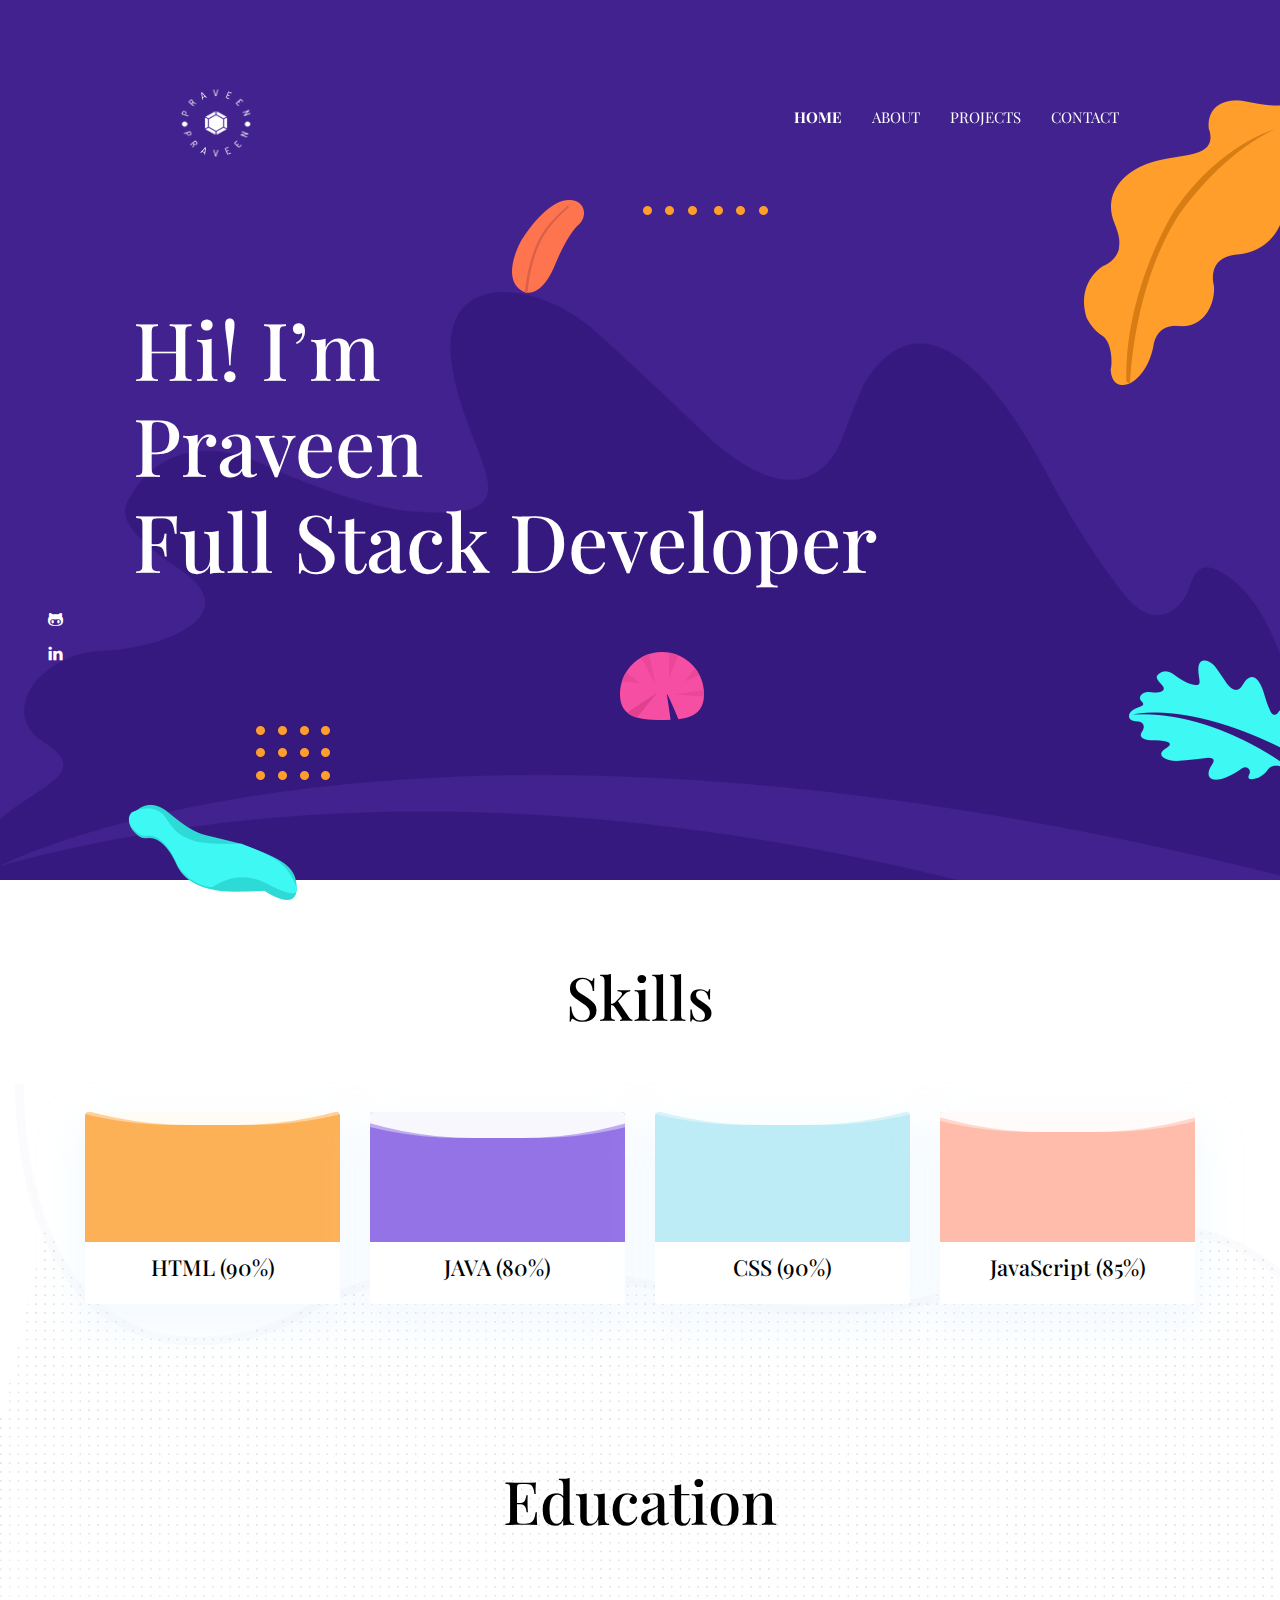
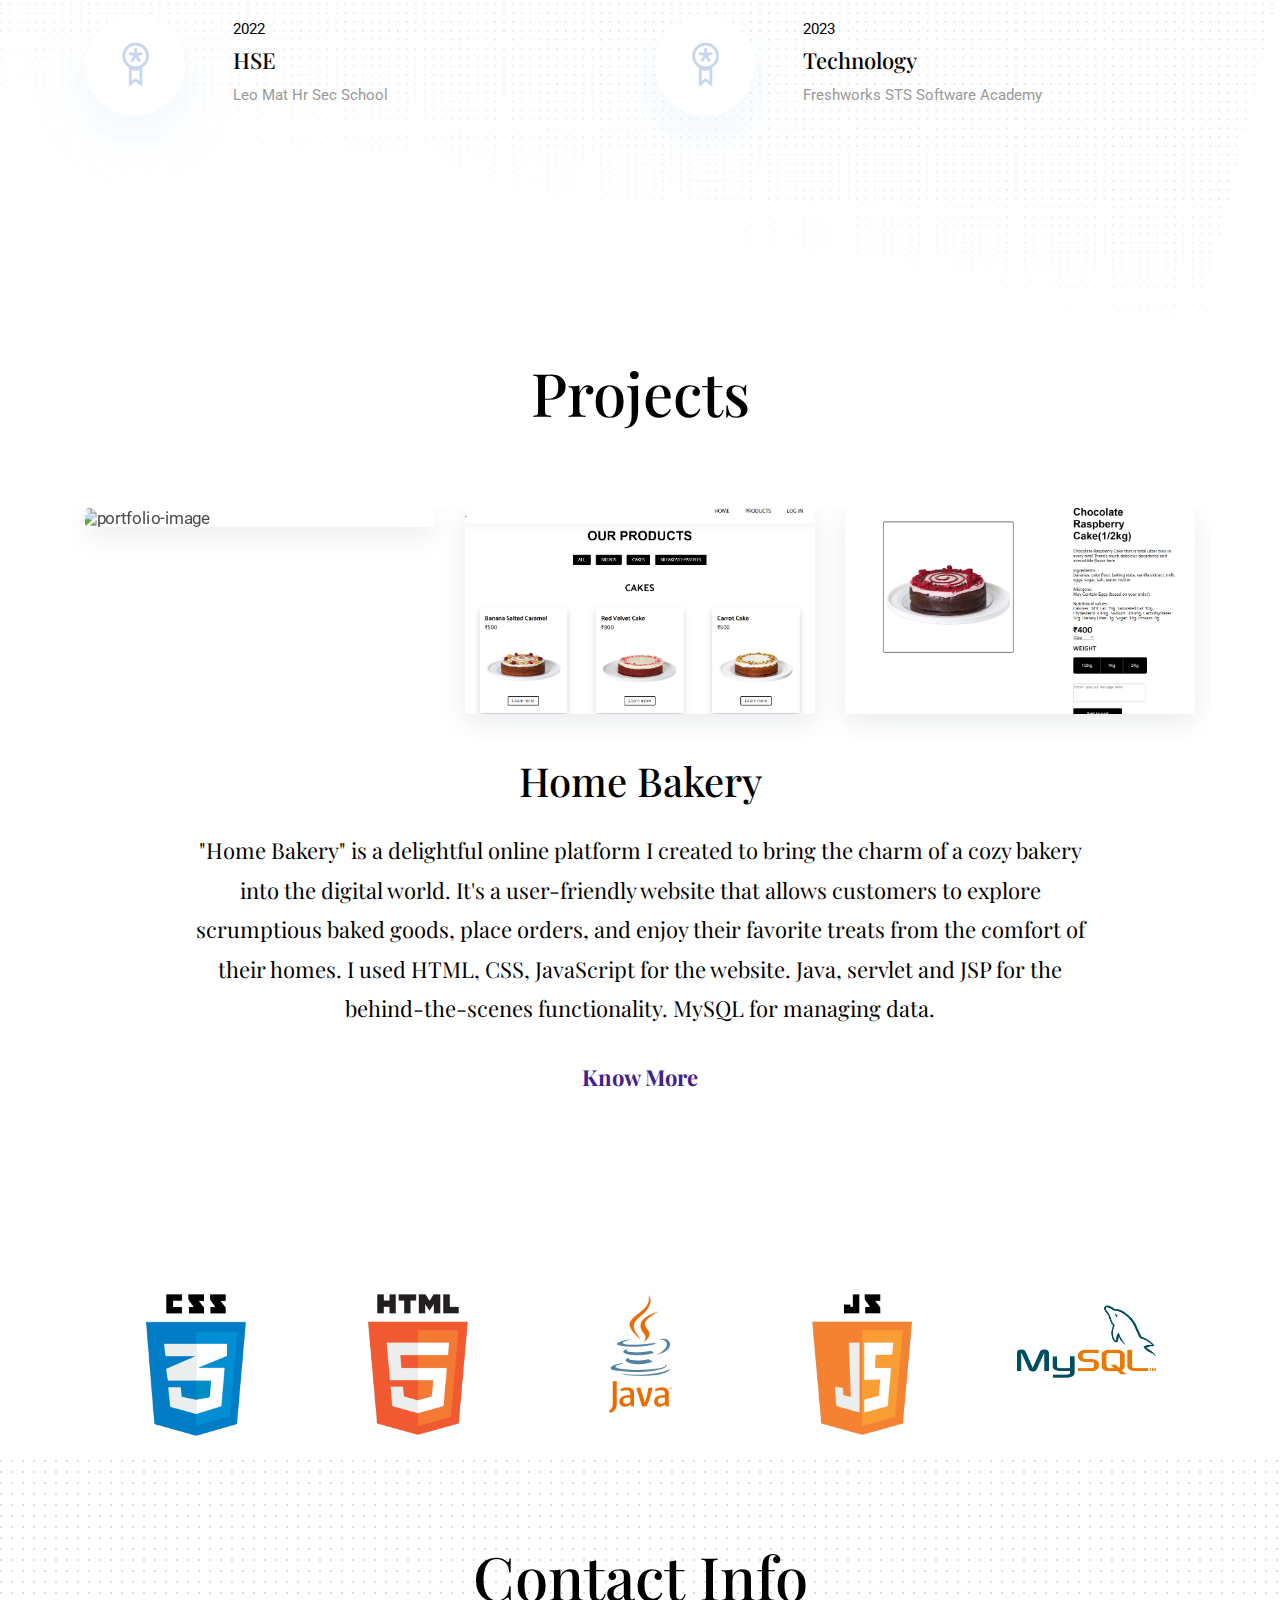
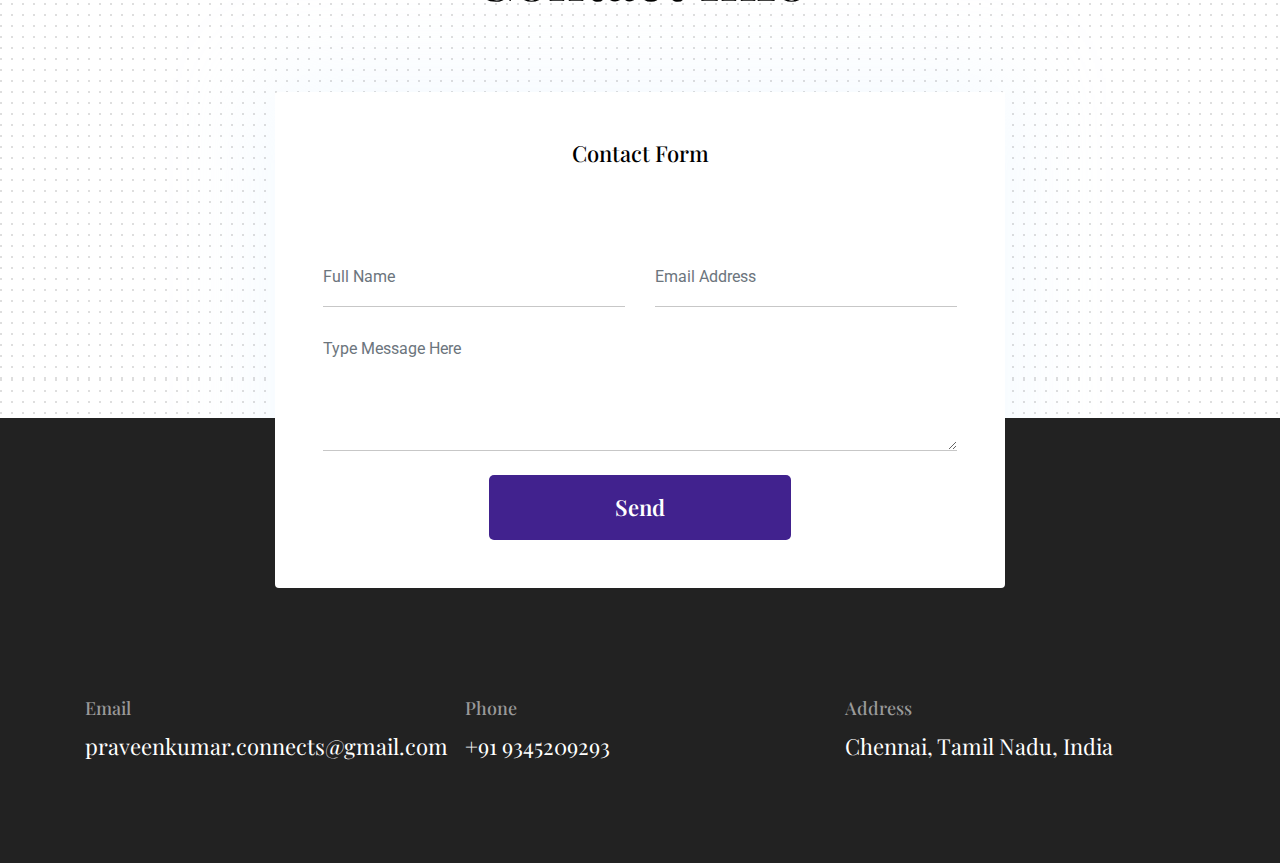
==== commit 3dba991d: "Update index.html" ====
--- a/index.html
+++ b/index.html
@@ -329,7 +329,7 @@
         <div class="row">
           <div class="col-md-4">
             <h5 class="text-light">Email</h5>
-            <p class="text-white paragraph-lg font-secondary">formidoboi67@gmail.com</p>
+            <p class="text-white paragraph-lg font-secondary">praveenkumar.connects@gmail.com</p>
           </div>
           <div class="col-md-4">
             <h5 class="text-light">Phone</h5>
@@ -359,4 +359,4 @@
 
 </body>
 
-</html>+</html>
